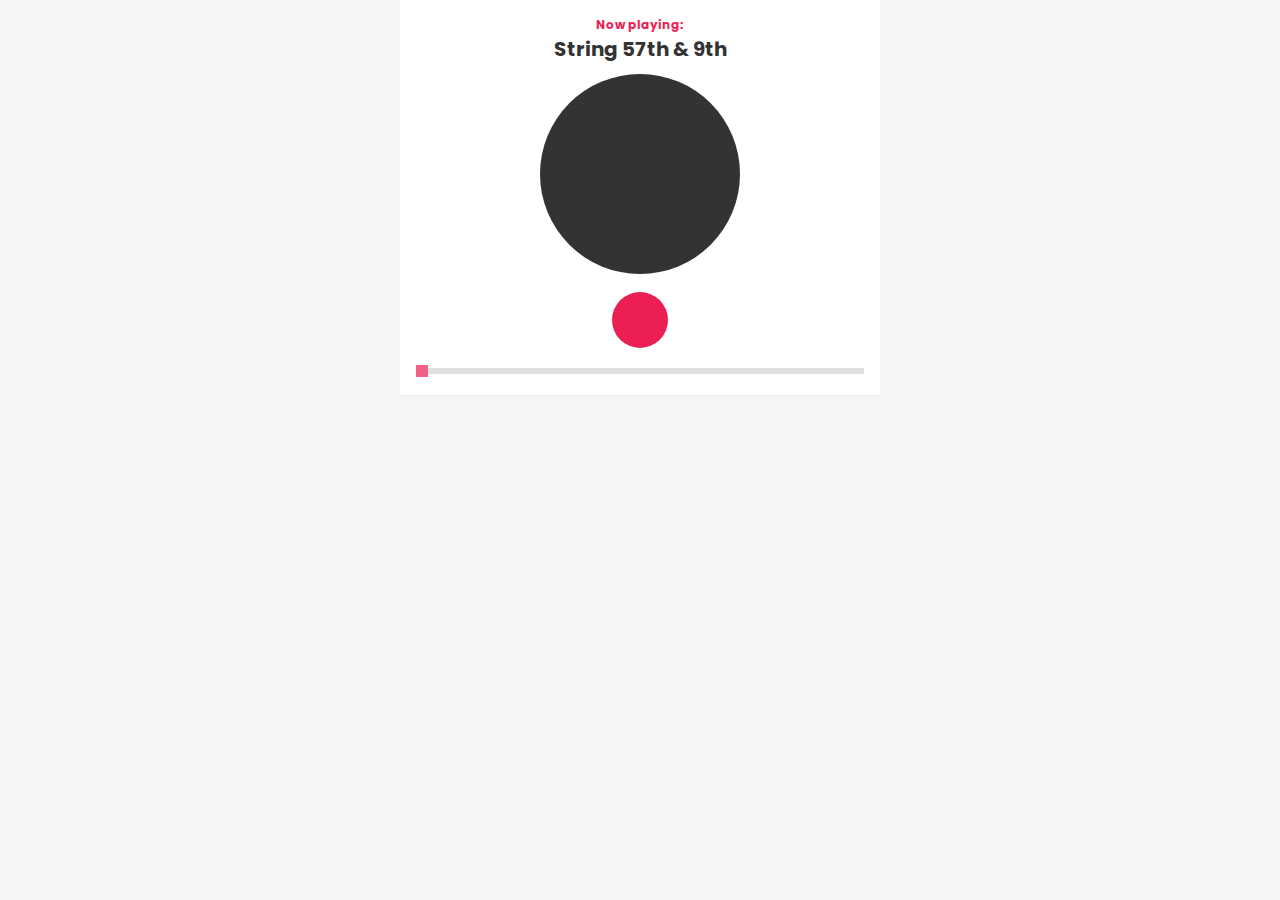
==== index.html @ 120424cd "update title and favicon" ====
<!DOCTYPE html>
<html lang="en">
  <head>
    <meta charset="UTF-8" />
    <meta http-equiv="X-UA-Compatible" content="IE=edge" />
    <meta name="viewport" content="width=device-width, initial-scale=1.0" />
    <title>Music player draft | ng-ha</title>
    <link rel="icon" href="./img/logo.png" />
    <link
      rel="stylesheet"
      href="https://cdnjs.cloudflare.com/ajax/libs/font-awesome/5.15.2/css/all.min.css"
      integrity="sha512-HK5fgLBL+xu6dm/Ii3z4xhlSUyZgTT9tuc/hSrtw6uzJOvgRr2a9jyxxT1ely+B+xFAmJKVSTbpM/CuL7qxO8w=="
      crossorigin="anonymous"
    />
    <link rel="preconnect" href="https://fonts.gstatic.com" />
    <link
      href="https://fonts.googleapis.com/css2?family=Poppins:wght@300;400;600&display=swap"
      rel="stylesheet"
    />
    <link rel="stylesheet" href="style.css" />
  </head>
  <body>
    <div class="player">
      <!-- Dashboard -->
      <div class="dashboard">
        <!-- Header -->
        <header>
          <h4>Now playing:</h4>
          <h2>String 57th & 9th</h2>
        </header>

        <!-- CD -->
        <div class="cd">
          <div
            class="cd-thumb"
            style="background-image: url('https://i.ytimg.com/vi/jTLhQf5KJSc/maxresdefault.jpg')"
          ></div>
        </div>

        <!-- Control -->
        <div class="control">
          <div class="btn btn-repeat">
            <i class="fas fa-redo"></i>
          </div>
          <div class="btn btn-prev">
            <i class="fas fa-step-backward"></i>
          </div>
          <div class="btn btn-toggle-play">
            <i class="fas fa-pause icon-pause"></i>
            <i class="fas fa-play icon-play"></i>
          </div>
          <div class="btn btn-next">
            <i class="fas fa-step-forward"></i>
          </div>
          <div class="btn btn-random">
            <i class="fas fa-random"></i>
          </div>
        </div>

        <input id="progress" class="progress" type="range" value="0" step="0.1" min="0" max="100" />
        <audio id="audio" src=""></audio>
      </div>

      <!-- Playlist -->
      <div class="playlist" data-abc-def="ok"></div>
    </div>

    <!-- Design from: https://static.collectui.com/shots/3671744/musicloud-revolutionary-app-for-music-streaming-large -->

    <script src="my-mp.js"></script>
  </body>
</html>
---- style.css ----
:root {
    --primary-color: #ec1f55;
    --text-color: #333;
  }
  
  * {
    padding: 0;
    margin: 0;
    box-sizing: inherit;
  }
  
  body {
    background-color: #f5f5f5;
  }
  
  html {
    box-sizing: border-box;
    font-family: "Poppins", sans-serif;
  }
  
  .player {
    position: relative;
    max-width: 480px;
    margin: 0 auto; 
  }
  
  .player .icon-pause {
    display: none;
  }
  
  .player.playing .icon-pause {
    display: inline-block; 
  }
  
  .player.playing .icon-play {
    display: none;
  }
  
  .dashboard {
    padding: 16px 16px 14px;
    background-color: #fff;
    position: fixed;
    top: 0;
    width: 100%;
    max-width: 480px;
    border-bottom: 1px solid #ebebeb;
  }
  
  /* HEADER */
  header {
    text-align: center;
    margin-bottom: 10px;
  }
  
  header h4 {
    color: var(--primary-color);
    font-size: 12px;
  }
  
  header h2 {
    color: var(--text-color);
    font-size: 20px;
  }
  
  /* CD */
  .cd {
    display: flex;
    margin: auto;
    width: 200px;
  }
  
  .cd-thumb {
    width: 100%;
    padding-top: 100%;
    border-radius: 50%;
    background-color: #333;
    background-size: cover;
    margin: auto;
  }
  
  /* CONTROL */
  .control {
    display: flex;
    align-items: center;
    justify-content: space-around;
    padding: 18px 0 8px 0;
  }
  
  .control .btn {
    color: #666;
    padding: 18px;
    font-size: 18px;
  }
  
  .control .btn.active {
    color: var(--primary-color);
  }
  
  .control .btn-toggle-play {
    width: 56px;
    height: 56px;
    border-radius: 50%;
    font-size: 24px;
    color: #fff;
    display: flex;
    align-items: center;
    justify-content: center;
    background-color: var(--primary-color);
  }
  
  .progress {
    width: 100%;
    -webkit-appearance: none;
    height: 6px;
    background: #d3d3d3;
    outline: none;
    opacity: 0.7;
    -webkit-transition: 0.2s;
    transition: opacity 0.2s;
  }
  
  .progress::-webkit-slider-thumb {
    -webkit-appearance: none;
    appearance: none;
    width: 12px;
    height: 12px;
    background-color: var(--primary-color);
    cursor: pointer; 
  }
  
  /* PLAYLIST */
  .playlist {
    margin-top: 408px;
    padding: 12px;
  }
  
  .song {
    display: flex;
    align-items: center;
    margin-bottom: 12px;
    background-color: #fff;
    padding: 8px 16px;
    border-radius: 5px;
    box-shadow: 0 2px 3px rgba(0, 0, 0, 0.1);
  }
  
  .song.active {
    background-color: var(--primary-color);
  }
  
  .song:active {
    opacity: 0.8;
  }
  
  .song.active .option,
  .song.active .author,
  .song.active .title {
    color: #fff;
  }
  
  .song .thumb {
    width: 44px;
    height: 44px;
    border-radius: 50%;
    background-size: cover;
    margin: 0 8px;
  }
  
  .song .body {
    flex: 1;
    padding: 0 16px;
  }
  
  .song .title {
    font-size: 18px;
    color: var(--text-color);
  }
  
  .song .author {
    font-size: 12px;
    color: #999;
  }
  
  .song .option {
    padding: 16px 8px;
    color: #999;
    font-size: 18px;
  }
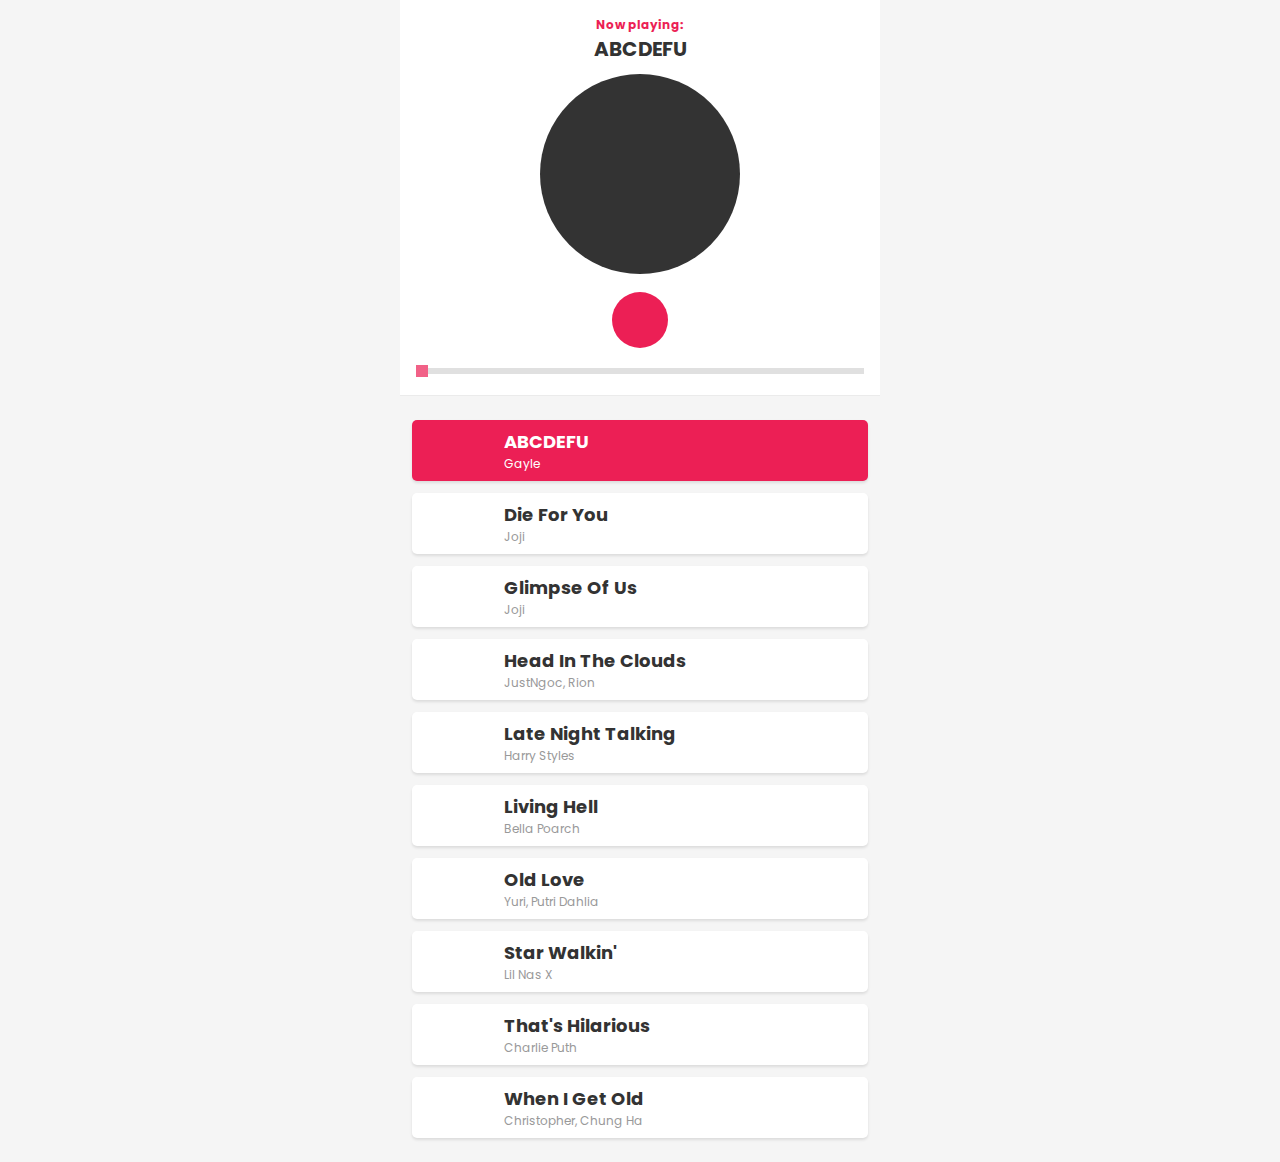
==== commit da6c36be: "rename some files" ====
--- a/index.html
+++ b/index.html
@@ -67,6 +67,6 @@
 
     <!-- Design from: https://static.collectui.com/shots/3671744/musicloud-revolutionary-app-for-music-streaming-large -->
 
-    <script src="my-mp.js"></script>
+    <script src="app.js"></script>
   </body>
 </html>
